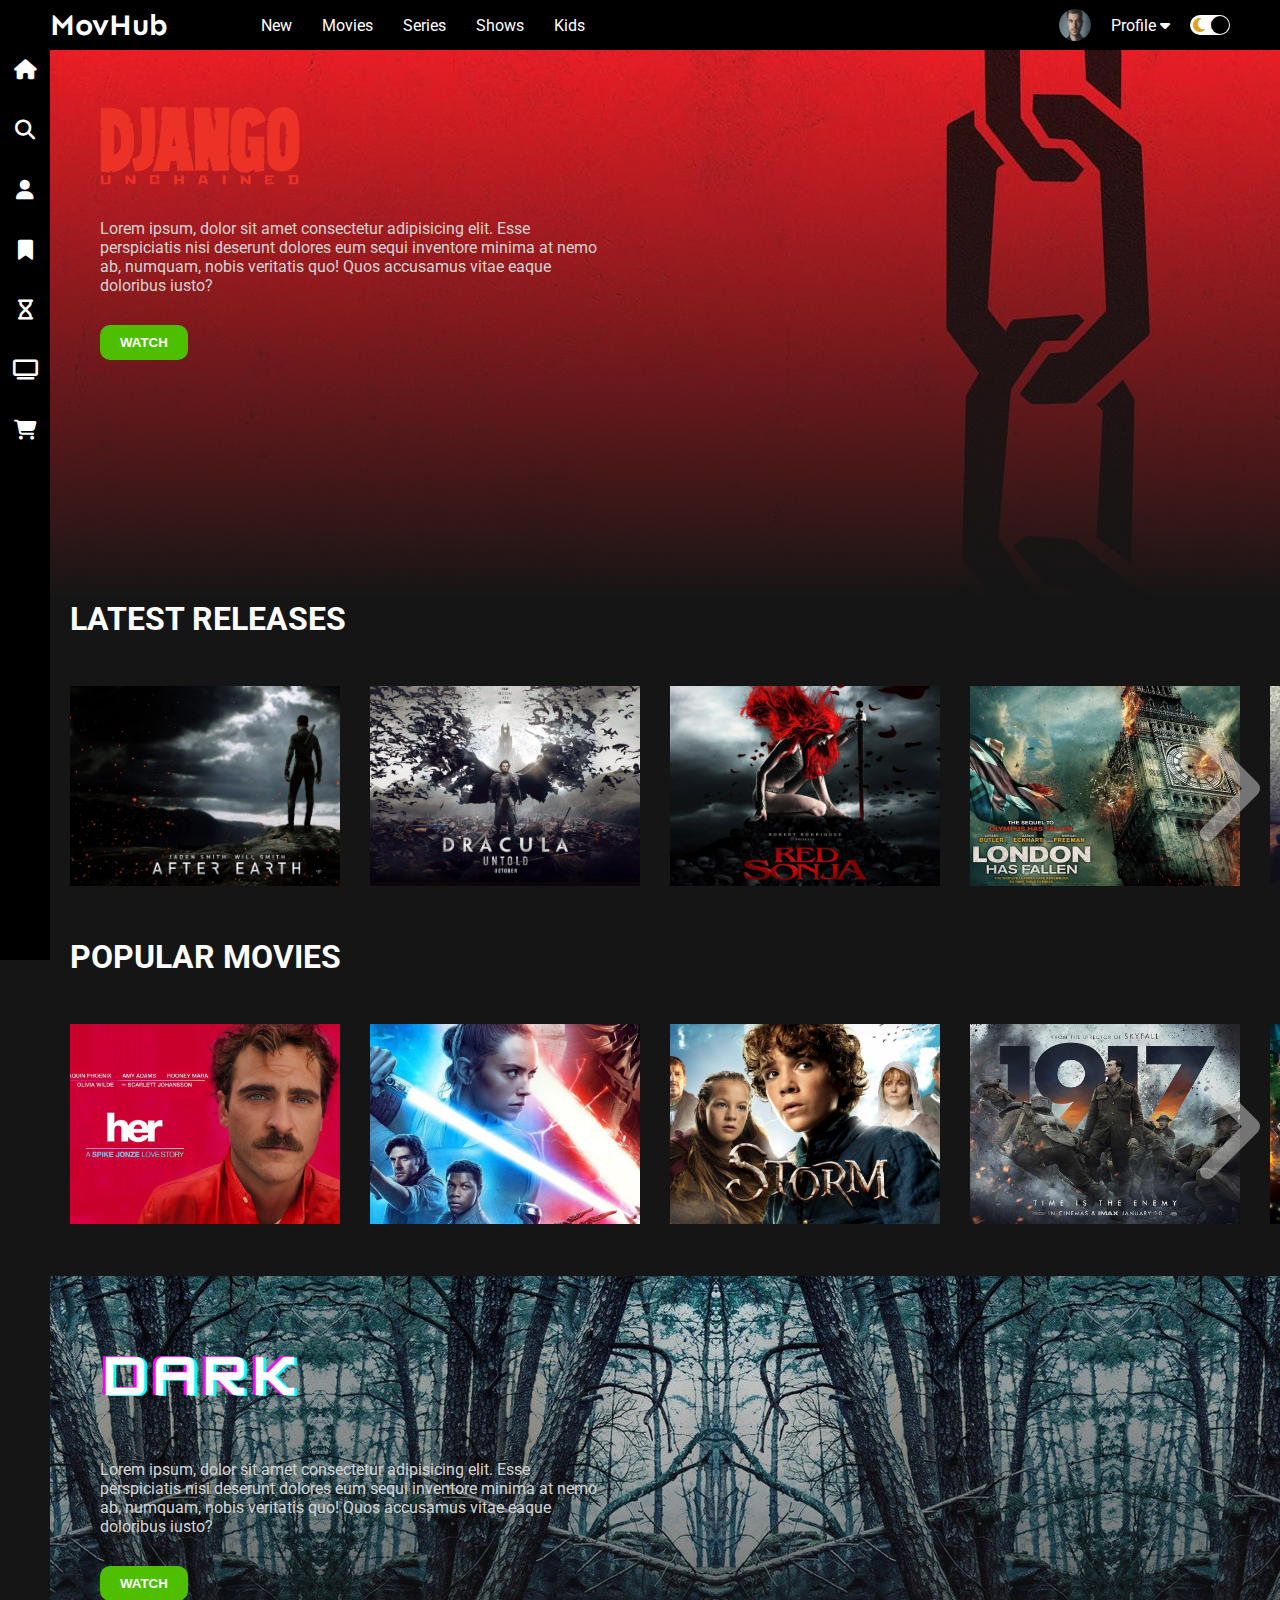
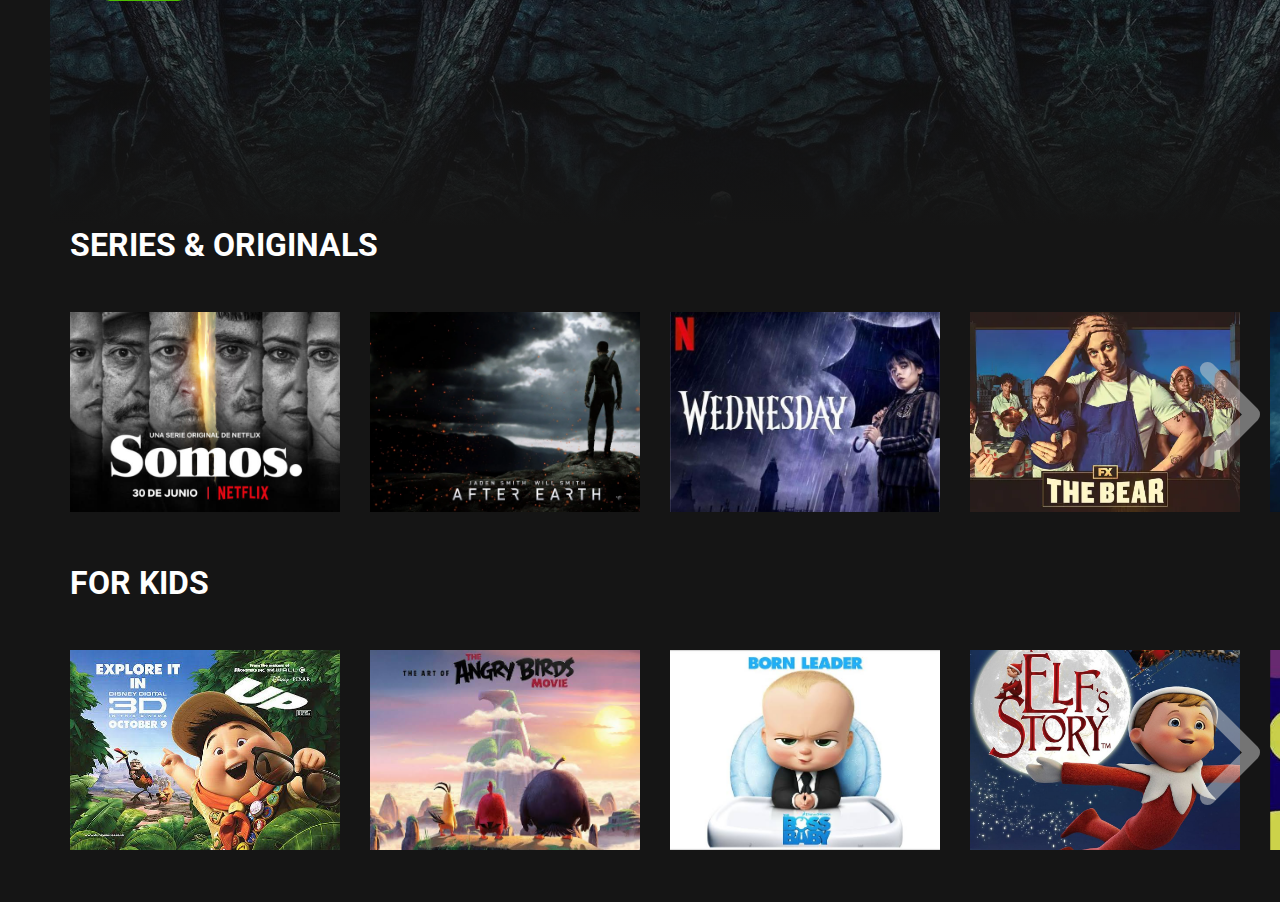
==== index.html @ 101b84a4 "Add File" ====
<!DOCTYPE html>
<html lang="en">
<head>
    <meta charset="UTF-8">
    <meta name="viewport" content="width=device-width, initial-scale=1.0">
    <link rel="stylesheet" href="styles.css">
    <link 
        href="https://fonts.googleapis.com/css2?family=Roboto:ital,wght@0,100;0,300;0,400;0,500;0,700;0,900;1,100;1,300;1,400;1,500;1,700;1,900&family=Sen:wght@400..800&display=swap" 
        rel="stylesheet">
        <link rel="stylesheet" href="https://cdnjs.cloudflare.com/ajax/libs/font-awesome/6.5.2/css/all.min.css">
    <title>Movie Design</title>
</head>
<body>
     <div class="navbar">
        <div class="navbar-container">
            <div class="logo-container"><h1 class="logo">MovHub</h1></div>
            <div class="menu-container">
                <ul class="menu-list">
                    <li class="menu-list-item">New</li>
                    <li class="menu-list-item">Movies</li>
                    <li class="menu-list-item">Series</li>
                    <li class="menu-list-item">Shows</li>
                    <li class="menu-list-item">Kids</li>
                </ul>
            </div>
            <div class="profile-container">
                <img class="profile-picture" src="Image (Assets)/profile.jpg" alt="">
                <div class="profile-text-container">
                    <span class="profile-text">Profile</span>
                    <i class="fa-solid fa-caret-down"></i>
                </div>
                <div class="toggle">
                    <i class="fa-solid fa-moon toggle-icon"></i>
                    <i class="fa-solid fa-sun toggle-icon"></i>
                    <div class="toggle-ball"></div>
                </div>
            </div>
        </div>
    </div>
    <div class="sidebar">
        <i class="left-menu-icon fa-solid fa-house"></i>
        <i class="left-menu-icon fa-solid fa-magnifying-glass"></i>
        <i class="left-menu-icon fa-solid fa-user"></i>
        <i class="left-menu-icon fa-solid fa-bookmark"></i>            
        <i class="left-menu-icon fa-solid fa-hourglass"></i>
        <i class="left-menu-icon fa-solid fa-tv"></i>
        <i class="left-menu-icon fa-solid fa-cart-shopping"></i>
    </div>
    <div class="container">
        <div class="content-container">
            <div class="featured-content"
            style="background: linear-gradient(to bottom, rgba(0,0,0,0), #151515), url('Image\ \(Assets\)/f-1.jpg')">
                <img class="featured-title" src="Image (Assets)/f-t-1.png" alt="">
                <p class="featured-desc">Lorem ipsum, dolor sit amet consectetur adipisicing elit. Esse perspiciatis nisi deserunt dolores eum sequi inventore minima at nemo ab, numquam, nobis veritatis quo! Quos accusamus vitae eaque doloribus iusto?</p>
                <button class="featured-button">WATCH</button>
            </div>
            <div class="movie-list-container">
                <h1 class="movie-list-title">LATEST RELEASES</h1>
                <div class="movie-list-wrapper">
                    <div class="movie-list">
                        <div class="movie-list-item">
                            <img class="movie-list-item-img" src="Image (Assets)/9.webp" alt="">
                            <span class="movie-list-item-title">After Earth</span>
                            <p class="movie-list-item-desc">Lorem, ipsum dolor sit amet consectetur adipisicing elit. Sequi, iure.</p>
                            <button class="movie-list-item-button">Watch</button>
                        </div>
                        <div class="movie-list-item">
                            <img class="movie-list-item-img" src="Image (Assets)/10.jpg" alt="">
                            <span class="movie-list-item-title">Dracula</span>
                            <p class="movie-list-item-desc">Lorem, ipsum dolor sit amet consectetur adipisicing elit. Sequi, iure.</p>
                            <button class="movie-list-item-button">Watch</button>
                        </div>
                        <div class="movie-list-item">
                            <img class="movie-list-item-img" src="Image (Assets)/11.jpg" alt="">
                            <span class="movie-list-item-title">Red Sonja</span>
                            <p class="movie-list-item-desc">Lorem, ipsum dolor sit amet consectetur adipisicing elit. Sequi, iure.</p>
                            <button class="movie-list-item-button">Watch</button>
                        </div>
                        <div class="movie-list-item">
                            <img class="movie-list-item-img" src="Image (Assets)/12.jpg" alt="">
                            <span class="movie-list-item-title">London Has Fallen</span>
                            <p class="movie-list-item-desc">Lorem, ipsum dolor sit amet consectetur adipisicing elit. Sequi, iure.</p>
                            <button class="movie-list-item-button">Watch</button>
                        </div>
                        <div class="movie-list-item">
                            <img class="movie-list-item-img" src="Image (Assets)/13.jpg" alt="">
                            <span class="movie-list-item-title">Sinister</span>
                            <p class="movie-list-item-desc">Lorem, ipsum dolor sit amet consectetur adipisicing elit. Sequi, iure.</p>
                            <button class="movie-list-item-button">Watch</button>
                        </div>
                        <div class="movie-list-item">
                            <img class="movie-list-item-img" src="Image (Assets)/14.jpg" alt="">
                            <span class="movie-list-item-title">The Final Chapter</span>
                            <p class="movie-list-item-desc">Lorem, ipsum dolor sit amet consectetur adipisicing elit. Sequi, iure.</p>
                            <button class="movie-list-item-button">Watch</button>
                        </div>
                        <div class="movie-list-item">
                            <img class="movie-list-item-img" src="Image (Assets)/15.jpg" alt="">
                            <span class="movie-list-item-title">Exists</span>
                            <p class="movie-list-item-desc">Lorem, ipsum dolor sit amet consectetur adipisicing elit. Sequi, iure.</p>
                            <button class="movie-list-item-button">Watch</button>
                        </div>
                        <div class="movie-list-item">
                            <img class="movie-list-item-img" src="Image (Assets)/16.jpg" alt="">
                            <span class="movie-list-item-title">Twilight</span>
                            <p class="movie-list-item-desc">Lorem, ipsum dolor sit amet consectetur adipisicing elit. Sequi, iure.</p>
                            <button class="movie-list-item-button">Watch</button>
                        </div>
                    </div>
                    <i class="fa-solid fa-chevron-right arrow" ></i>
                </div>
            </div>
            <div class="movie-list-container">
                <h1 class="movie-list-title">POPULAR MOVIES</h1>
                <div class="movie-list-wrapper">
                    <div class="movie-list">
                        <div class="movie-list-item">
                            <img class="movie-list-item-img" src="Image (Assets)/1.jpeg" alt="">
                            <span class="movie-list-item-title">Her</span>
                            <p class="movie-list-item-desc">Lorem, ipsum dolor sit amet consectetur adipisicing elit. Sequi, iure.</p>
                            <button class="movie-list-item-button">Watch</button>
                        </div>
                        <div class="movie-list-item">
                            <img class="movie-list-item-img" src="Image (Assets)/2.jpeg" alt="">
                            <span class="movie-list-item-title">Star Wars</span>
                            <p class="movie-list-item-desc">Lorem, ipsum dolor sit amet consectetur adipisicing elit. Sequi, iure.</p>
                            <button class="movie-list-item-button">Watch</button>
                        </div>
                        <div class="movie-list-item">
                            <img class="movie-list-item-img" src="Image (Assets)/3.jpg" alt="">
                            <span class="movie-list-item-title">Storm</span>
                            <p class="movie-list-item-desc">Lorem, ipsum dolor sit amet consectetur adipisicing elit. Sequi, iure.</p>
                            <button class="movie-list-item-button">Watch</button>
                        </div>
                        <div class="movie-list-item">
                            <img class="movie-list-item-img" src="Image (Assets)/4.jpg" alt="">
                            <span class="movie-list-item-title">1917</span>
                            <p class="movie-list-item-desc">Lorem, ipsum dolor sit amet consectetur adipisicing elit. Sequi, iure.</p>
                            <button class="movie-list-item-button">Watch</button>
                        </div>
                        <div class="movie-list-item">
                            <img class="movie-list-item-img" src="Image (Assets)/5.jpg" alt="">
                            <span class="movie-list-item-title">Star Wars</span>
                            <p class="movie-list-item-desc">Lorem, ipsum dolor sit amet consectetur adipisicing elit. Sequi, iure.</p>
                            <button class="movie-list-item-button">Watch</button>
                        </div>
                        <div class="movie-list-item">
                            <img class="movie-list-item-img" src="Image (Assets)/6.jpg" alt="">
                            <span class="movie-list-item-title">Skylight</span>
                            <p class="movie-list-item-desc">Lorem, ipsum dolor sit amet consectetur adipisicing elit. Sequi, iure.</p>
                            <button class="movie-list-item-button">Watch</button>
                        </div>
                        <div class="movie-list-item">
                            <img class="movie-list-item-img" src="Image (Assets)/7.jpg" alt="">
                            <span class="movie-list-item-title">Universe</span>
                            <p class="movie-list-item-desc">Lorem, ipsum dolor sit amet consectetur adipisicing elit. Sequi, iure.</p>
                            <button class="movie-list-item-button">Watch</button>
                        </div>
                        <div class="movie-list-item">
                            <img class="movie-list-item-img" src="Image (Assets)/8.jpg" alt="">
                            <span class="movie-list-item-title">Oblivion</span>
                            <p class="movie-list-item-desc">Lorem, ipsum dolor sit amet consectetur adipisicing elit. Sequi, iure.</p>
                            <button class="movie-list-item-button">Watch</button>
                        </div>
                    </div>
                    <i class="fa-solid fa-chevron-right arrow" ></i>
                </div>
            </div>
            <div class="featured-content"
            style="background: linear-gradient(to bottom, rgba(0,0,0,0), #151515), url('Image\ \(Assets\)/f-2.jpg')">
                <img class="featured-title" src="Image (Assets)/f-t-2.png" alt="">
                <p class="featured-desc">Lorem ipsum, dolor sit amet consectetur adipisicing elit. Esse perspiciatis nisi deserunt dolores eum sequi inventore minima at nemo ab, numquam, nobis veritatis quo! Quos accusamus vitae eaque doloribus iusto?</p>
                <button class="featured-button">WATCH</button>
            </div>
            <div class="movie-list-container">
                <h1 class="movie-list-title">SERIES & ORIGINALS</h1>
                <div class="movie-list-wrapper">
                    <div class="movie-list">
                        <div class="movie-list-item">
                            <img class="movie-list-item-img" src="Image (Assets)/17.jpg" alt="">
                            <span class="movie-list-item-title">Somos.</span>
                            <p class="movie-list-item-desc">Lorem, ipsum dolor sit amet consectetur adipisicing elit. Sequi, iure.</p>
                            <button class="movie-list-item-button">Watch</button>
                        </div>
                        <div class="movie-list-item">
                            <img class="movie-list-item-img" src="Image (Assets)/18.webp" alt="">
                            <span class="movie-list-item-title">After Earth</span>
                            <p class="movie-list-item-desc">Lorem, ipsum dolor sit amet consectetur adipisicing elit. Sequi, iure.</p>
                            <button class="movie-list-item-button">Watch</button>
                        </div>
                        <div class="movie-list-item">
                            <img class="movie-list-item-img" src="Image (Assets)/19.jpeg" alt="">
                            <span class="movie-list-item-title">Wednesday</span>
                            <p class="movie-list-item-desc">Lorem, ipsum dolor sit amet consectetur adipisicing elit. Sequi, iure.</p>
                            <button class="movie-list-item-button">Watch</button>
                        </div>
                        <div class="movie-list-item">
                            <img class="movie-list-item-img" src="Image (Assets)/20.webp" alt="">
                            <span class="movie-list-item-title">The Bear</span>
                            <p class="movie-list-item-desc">Lorem, ipsum dolor sit amet consectetur adipisicing elit. Sequi, iure.</p>
                            <button class="movie-list-item-button">Watch</button>
                        </div>
                        <div class="movie-list-item">
                            <img class="movie-list-item-img" src="Image (Assets)/21.jpg" alt="">
                            <span class="movie-list-item-title">Titans</span>
                            <p class="movie-list-item-desc">Lorem, ipsum dolor sit amet consectetur adipisicing elit. Sequi, iure.</p>
                            <button class="movie-list-item-button">Watch</button>
                        </div>
                        <div class="movie-list-item">
                            <img class="movie-list-item-img" src="Image (Assets)/22.jpeg" alt="">
                            <span class="movie-list-item-title">Moon Knight</span>
                            <p class="movie-list-item-desc">Lorem, ipsum dolor sit amet consectetur adipisicing elit. Sequi, iure.</p>
                            <button class="movie-list-item-button">Watch</button>
                        </div>
                        <div class="movie-list-item">
                            <img class="movie-list-item-img" src="Image (Assets)/23.jpeg" alt="">
                            <span class="movie-list-item-title">The Kardashians</span>
                            <p class="movie-list-item-desc">Lorem, ipsum dolor sit amet consectetur adipisicing elit. Sequi, iure.</p>
                            <button class="movie-list-item-button">Watch</button>
                        </div>
                        <div class="movie-list-item">
                            <img class="movie-list-item-img" src="Image (Assets)/24.jpg" alt="">
                            <span class="movie-list-item-title">Lost In Space</span>
                            <p class="movie-list-item-desc">Lorem, ipsum dolor sit amet consectetur adipisicing elit. Sequi, iure.</p>
                            <button class="movie-list-item-button">Watch</button>
                        </div>
                    </div>
                    <i class="fa-solid fa-chevron-right arrow" ></i>
                </div>
            </div>
            <div class="movie-list-container">
                <h1 class="movie-list-title">FOR KIDS</h1>
                <div class="movie-list-wrapper">
                    <div class="movie-list">
                        <div class="movie-list-item">
                            <img class="movie-list-item-img" src="Image (Assets)/25.jpeg" alt="">
                            <span class="movie-list-item-title">Up</span>
                            <p class="movie-list-item-desc">Lorem, ipsum dolor sit amet consectetur adipisicing elit. Sequi, iure.</p>
                            <button class="movie-list-item-button">Watch</button>
                        </div>
                        <div class="movie-list-item">
                            <img class="movie-list-item-img" src="Image (Assets)/26.webp" alt="">
                            <span class="movie-list-item-title">The Angry Birds</span>
                            <p class="movie-list-item-desc">Lorem, ipsum dolor sit amet consectetur adipisicing elit. Sequi, iure.</p>
                            <button class="movie-list-item-button">Watch</button>
                        </div>
                        <div class="movie-list-item">
                            <img class="movie-list-item-img" src="Image (Assets)/27.jpeg" alt="">
                            <span class="movie-list-item-title">The Boss Baby</span>
                            <p class="movie-list-item-desc">Lorem, ipsum dolor sit amet consectetur adipisicing elit. Sequi, iure.</p>
                            <button class="movie-list-item-button">Watch</button>
                        </div>
                        <div class="movie-list-item">
                            <img class="movie-list-item-img" src="Image (Assets)/28.jpg" alt="">
                            <span class="movie-list-item-title">Elf's Story</span>
                            <p class="movie-list-item-desc">Lorem, ipsum dolor sit amet consectetur adipisicing elit. Sequi, iure.</p>
                            <button class="movie-list-item-button">Watch</button>
                        </div>
                        <div class="movie-list-item">
                            <img class="movie-list-item-img" src="Image (Assets)/29.png" alt="">
                            <span class="movie-list-item-title">Inside Out</span>
                            <p class="movie-list-item-desc">Lorem, ipsum dolor sit amet consectetur adipisicing elit. Sequi, iure.</p>
                            <button class="movie-list-item-button">Watch</button>
                        </div>
                        <div class="movie-list-item">
                            <img class="movie-list-item-img" src="Image (Assets)/30.webp" alt="">
                            <span class="movie-list-item-title">Kung Fu Panda</span>
                            <p class="movie-list-item-desc">Lorem, ipsum dolor sit amet consectetur adipisicing elit. Sequi, iure.</p>
                            <button class="movie-list-item-button">Watch</button>
                        </div>
                        <div class="movie-list-item">
                            <img class="movie-list-item-img" src="Image (Assets)/31.jpg" alt="">
                            <span class="movie-list-item-title">Raya And The Last Dragon</span>
                            <p class="movie-list-item-desc">Lorem, ipsum dolor sit amet consectetur adipisicing elit. Sequi, iure.</p>
                            <button class="movie-list-item-button">Watch</button>
                        </div>
                        <div class="movie-list-item">
                            <img class="movie-list-item-img" src="Image (Assets)/32.jpeg" alt="">
                            <span class="movie-list-item-title">Ratatouille</span>
                            <p class="movie-list-item-desc">Lorem, ipsum dolor sit amet consectetur adipisicing elit. Sequi, iure.</p>
                            <button class="movie-list-item-button">Watch</button>
                        </div>
                    </div>
                    <i class="fa-solid fa-chevron-right arrow" ></i>
                </div>
            </div>
        </div>
    </div>
</body>
</html>
---- styles.css ----
*{
    margin: 0;
} 

body{
    font-family: "Roboto", sans-serif;
}

.navbar{
    width: 100%;
    height: 50px;
    background-color: black;
}

.navbar-container{
    display: flex;
    align-items: center;
    padding: 0 50px;
    height: 100%;
    color: white;
}

.logo-container {
    flex: 1;
}

.logo{
    font-family: "Sen", sans-serif;
    font-size: 30px;
    color: white;
}
.menu-container {
    flex: 6;
}

.menu-list{
    display: flex;
    list-style: none;
    margin-left: 40px;
}

.menu-list-item{
    margin-right: 30px;
    color: white;
}

.profile-container{
    flex: 2;
    display: flex;
    align-items: center;
    justify-content: flex-end;
}

.profile-text-container{
    margin: 0 20px;
}

.profile-picture{
    width: 32px;
    height: 32px;
    border-radius: 50%;
}

.toggle{
    width: 40px;
    height: 20px;
    background-color: white;
    border-radius: 30px;
    display: flex;
    align-items: center;
    justify-content: space-around;
    position: relative;
}

.toggle-icon{
    color: goldenrod;
}

.toggle-ball {
    width: 18px;
    height: 18px;
    background-color: black;
    position: absolute;
    right: 1px;
    border-radius: 50%;
    cursor: pointer;
}

.sidebar{
    width: 50px;
    height: 100%;
    background-color: black;
    position: fixed;
    top:0;
    display: flex;
    flex-direction: column;
    align-items: center;
    padding-top: 60px;
}

.left-menu-icon {
    color: white;
    font-size: 20px;
    margin-bottom: 40px;
} 

.container{
    background-color: #151515;
    min-height: calc(100vh - 50px);
    color: white;
}

.content-container {
    margin-left: 50px;
}

.featured-content {
    height: 50vh;
    background-color: tomato;
    padding: 50px;
}

.featured-title {
    width: 200px;
}

.featured-desc{
    width: 500px;
    color: lightgray;
    margin: 30px 0;
}

.featured-button {
    background-color: #4dbf00;
    color: white;
    padding: 10px 20px;
    border-radius: 10px;
    border: none;
    outline: none;
    font-weight: bold;
}

.movie-list-container{
    padding: 0 20px;
}

.movie-list-wrapper {
    position: relative;
}
.movie-list{
    display: flex;
    align-items: center;
    height: 300px;
}

.movie-list-item{
    margin-right: 30px;
    position: relative;
    
}

.movie-list-item:hover .movie-list-item-img {
    transform: scale(1.2);
    margin: 0 30px;
    opacity: 0.5;
}

.movie-list-item:hover .movie-list-item-title,
.movie-list-item:hover .movie-list-item-desc,
.movie-list-item:hover .movie-list-item-button {
    opacity: 1;
}

.movie-list-item-img{
    transition: all 0.5s ease-in-out;
    width: 270px;
    height: 200px;
    object-fit: cover;
}

.movie-list-item-title {
    background-color: #333;
    padding: 0 10px;
    font-size: 32px;
    font-weight: bold;
    position: absolute;
    top: 10%;
    left: 50px;
    opacity: 0;
    transition: 0.5s all ease-in-out;
}

.movie-list-item-desc {
    background-color: #333;
    padding: 10px;
    font-size: 14px;
    position: absolute;
    top: 30%;
    left: 50px;
    width: 230px;
    opacity: 0;
    transition: 0.5s all ease-in-out;
}

.movie-list-item-button {
    padding: 10px;
    background-color: #4dbf00;
    color: white;
    border-radius: 10px;
    outline: none;
    border: none;
    cursor: pointer;
    position: absolute;
    bottom: 20px;
    left: 50px;
    opacity: 0;
    transition: 0.5s all ease-in-out;
}

.arrow{
    font-size: 120px;
    position: absolute;
    top: 90px;
    right: 0;
    color: lightgray;
    opacity: .5;
    cursor: pointer;
}
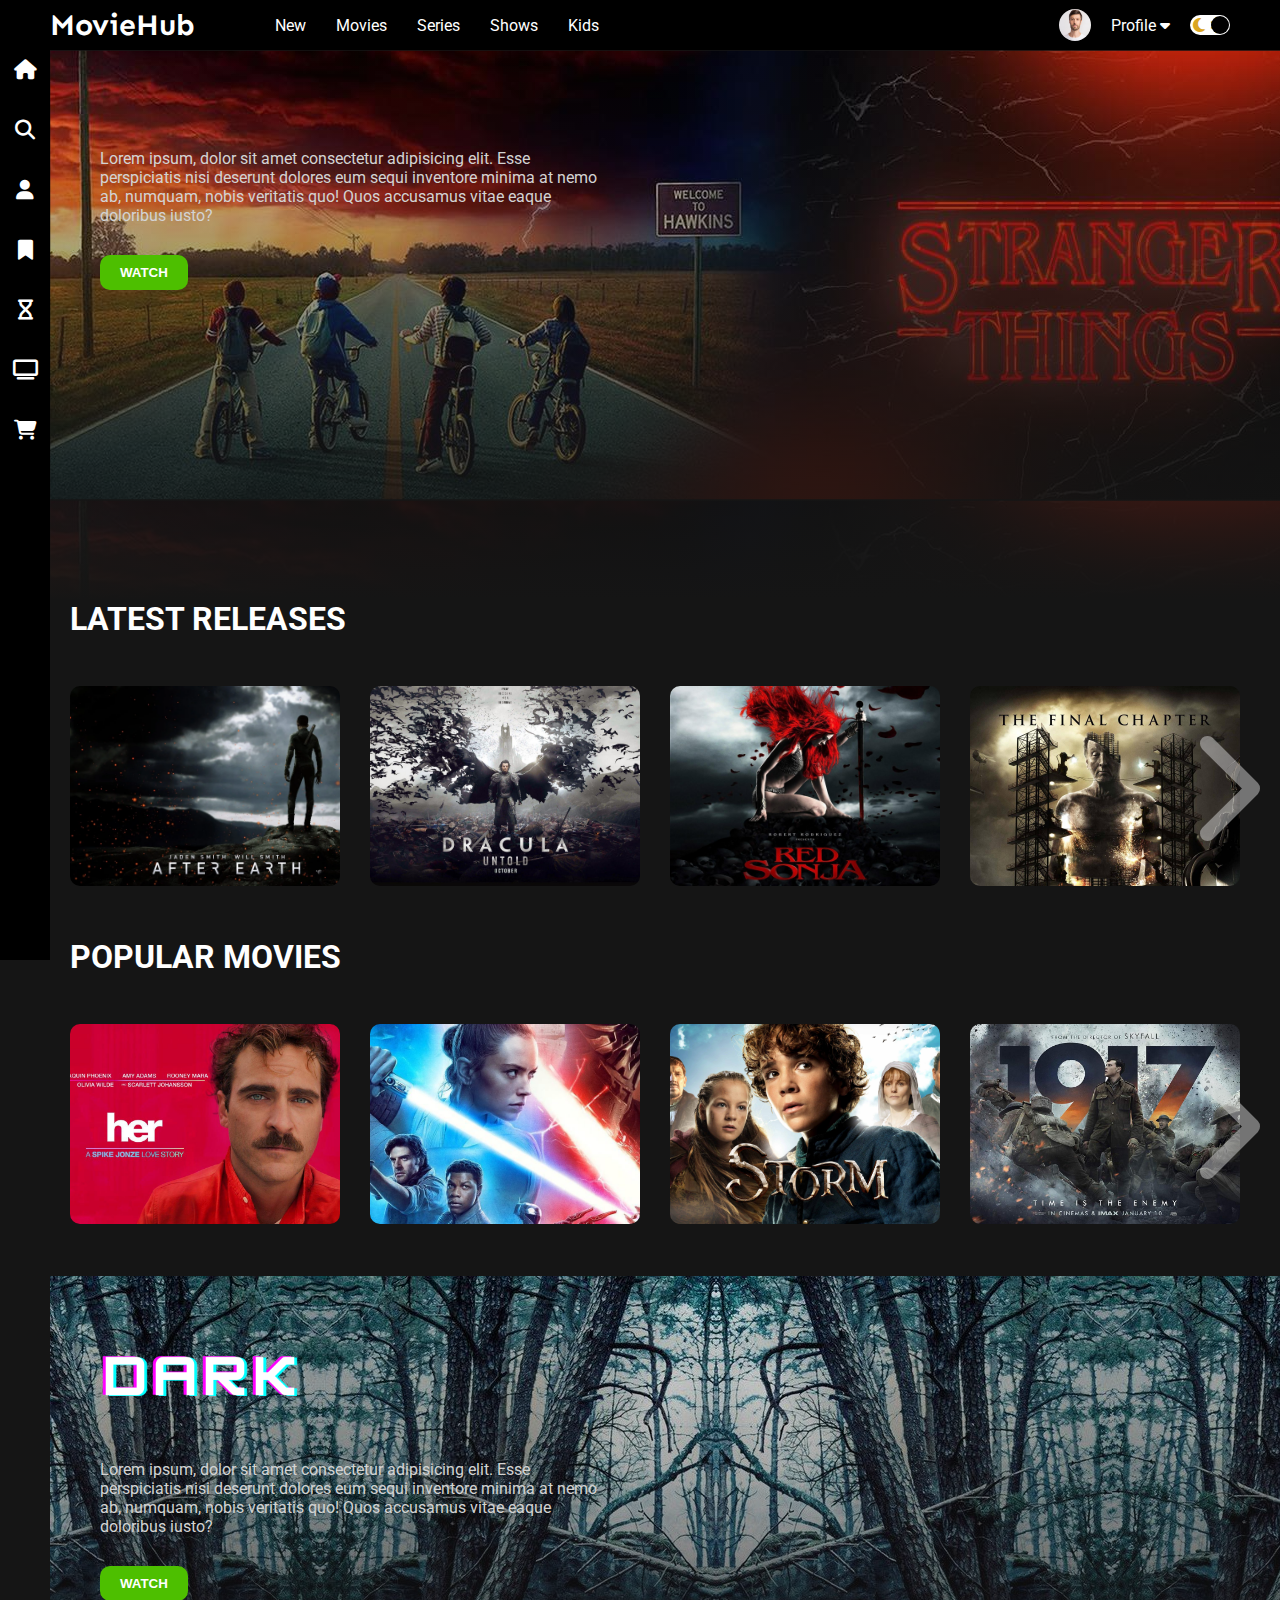
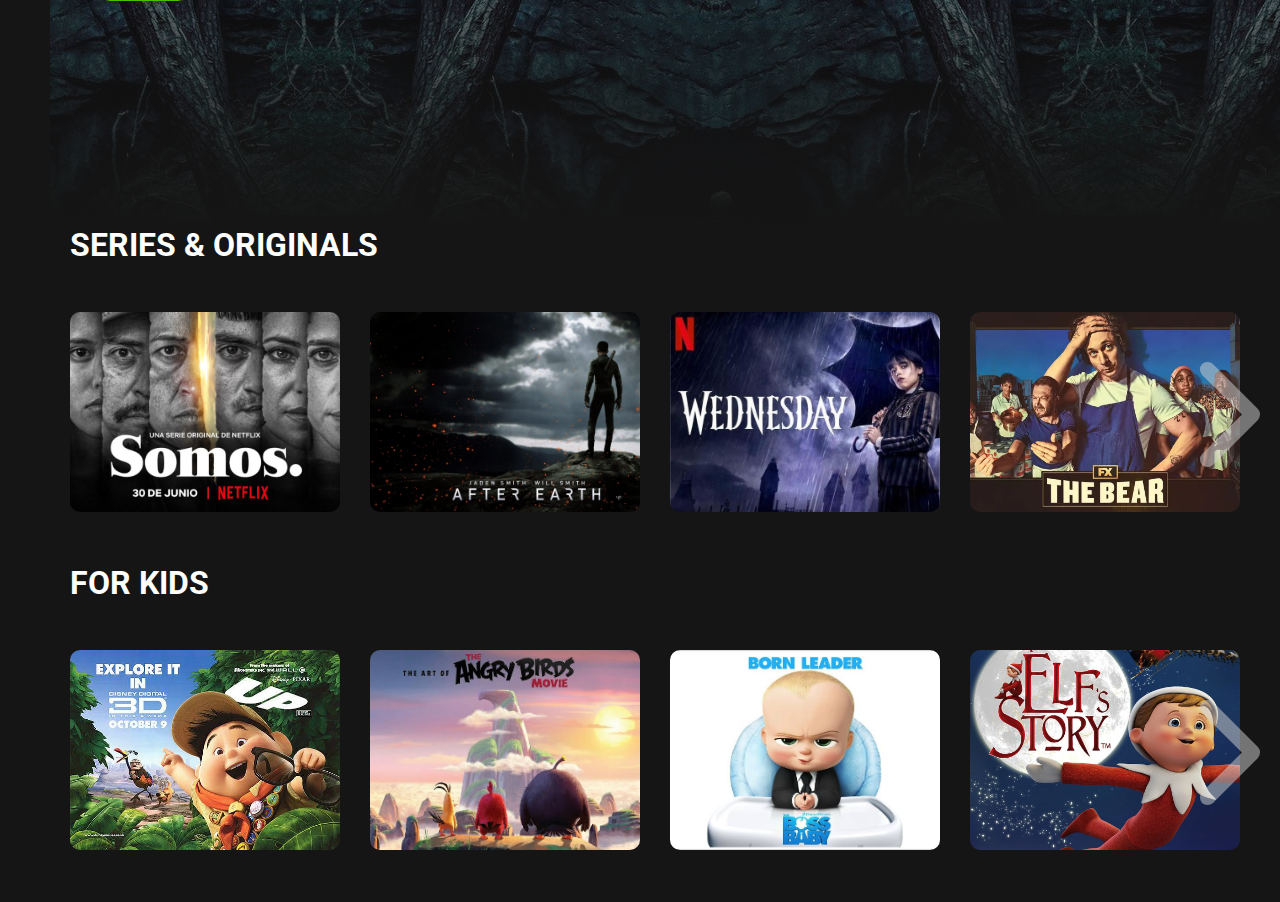
==== commit 0067df89: "Update File" ====
--- a/index.html
+++ b/index.html
@@ -13,7 +13,7 @@
 <body>
      <div class="navbar">
         <div class="navbar-container">
-            <div class="logo-container"><h1 class="logo">MovHub</h1></div>
+            <div class="logo-container"><h1 class="logo">MovieHub</h1></div>
             <div class="menu-container">
                 <ul class="menu-list">
                     <li class="menu-list-item">New</li>
@@ -49,8 +49,8 @@
     <div class="container">
         <div class="content-container">
             <div class="featured-content"
-            style="background: linear-gradient(to bottom, rgba(0,0,0,0), #151515), url('Image\ \(Assets\)/f-1.jpg')">
-                <img class="featured-title" src="Image (Assets)/f-t-1.png" alt="">
+            style="background: linear-gradient(to bottom, rgba(0,0,0,0), #151515), url('Image\ \(Assets\)/f-t-1.png')">
+                <img class="featured-title" src="" alt="">
                 <p class="featured-desc">Lorem ipsum, dolor sit amet consectetur adipisicing elit. Esse perspiciatis nisi deserunt dolores eum sequi inventore minima at nemo ab, numquam, nobis veritatis quo! Quos accusamus vitae eaque doloribus iusto?</p>
                 <button class="featured-button">WATCH</button>
             </div>
@@ -77,35 +77,35 @@
                             <button class="movie-list-item-button">Watch</button>
                         </div>
                         <div class="movie-list-item">
+                            <img class="movie-list-item-img" src="Image (Assets)/14.jpg" alt="">
+                            <span class="movie-list-item-title">The Final Chapter</span>
+                            <p class="movie-list-item-desc">Lorem, ipsum dolor sit amet consectetur adipisicing elit. Sequi, iure.</p>
+                            <button class="movie-list-item-button">Watch</button>
+                        </div>
+                        <div class="movie-list-item">
+                            <img class="movie-list-item-img" src="Image (Assets)/13.jpg" alt="">
+                            <span class="movie-list-item-title">Sinister</span>
+                            <p class="movie-list-item-desc">Lorem, ipsum dolor sit amet consectetur adipisicing elit. Sequi, iure.</p>
+                            <button class="movie-list-item-button">Watch</button>
+                        </div>
+                        <div class="movie-list-item">
+                            <img class="movie-list-item-img" src="Image (Assets)/16.jpg" alt="">
+                            <span class="movie-list-item-title">Twilight</span>
+                            <p class="movie-list-item-desc">Lorem, ipsum dolor sit amet consectetur adipisicing elit. Sequi, iure.</p>
+                            <button class="movie-list-item-button">Watch</button>
+                        </div>
+                        <div class="movie-list-item">
+                            <img class="movie-list-item-img" src="Image (Assets)/15.jpg" alt="">
+                            <span class="movie-list-item-title">Exists</span>
+                            <p class="movie-list-item-desc">Lorem, ipsum dolor sit amet consectetur adipisicing elit. Sequi, iure.</p>
+                            <button class="movie-list-item-button">Watch</button>
+                        </div>
+                        <div class="movie-list-item">
                             <img class="movie-list-item-img" src="Image (Assets)/12.jpg" alt="">
                             <span class="movie-list-item-title">London Has Fallen</span>
                             <p class="movie-list-item-desc">Lorem, ipsum dolor sit amet consectetur adipisicing elit. Sequi, iure.</p>
                             <button class="movie-list-item-button">Watch</button>
                         </div>
-                        <div class="movie-list-item">
-                            <img class="movie-list-item-img" src="Image (Assets)/13.jpg" alt="">
-                            <span class="movie-list-item-title">Sinister</span>
-                            <p class="movie-list-item-desc">Lorem, ipsum dolor sit amet consectetur adipisicing elit. Sequi, iure.</p>
-                            <button class="movie-list-item-button">Watch</button>
-                        </div>
-                        <div class="movie-list-item">
-                            <img class="movie-list-item-img" src="Image (Assets)/14.jpg" alt="">
-                            <span class="movie-list-item-title">The Final Chapter</span>
-                            <p class="movie-list-item-desc">Lorem, ipsum dolor sit amet consectetur adipisicing elit. Sequi, iure.</p>
-                            <button class="movie-list-item-button">Watch</button>
-                        </div>
-                        <div class="movie-list-item">
-                            <img class="movie-list-item-img" src="Image (Assets)/15.jpg" alt="">
-                            <span class="movie-list-item-title">Exists</span>
-                            <p class="movie-list-item-desc">Lorem, ipsum dolor sit amet consectetur adipisicing elit. Sequi, iure.</p>
-                            <button class="movie-list-item-button">Watch</button>
-                        </div>
-                        <div class="movie-list-item">
-                            <img class="movie-list-item-img" src="Image (Assets)/16.jpg" alt="">
-                            <span class="movie-list-item-title">Twilight</span>
-                            <p class="movie-list-item-desc">Lorem, ipsum dolor sit amet consectetur adipisicing elit. Sequi, iure.</p>
-                            <button class="movie-list-item-button">Watch</button>
-                        </div>
                     </div>
                     <i class="fa-solid fa-chevron-right arrow" ></i>
                 </div>
@@ -166,12 +166,14 @@
                     <i class="fa-solid fa-chevron-right arrow" ></i>
                 </div>
             </div>
+
             <div class="featured-content"
             style="background: linear-gradient(to bottom, rgba(0,0,0,0), #151515), url('Image\ \(Assets\)/f-2.jpg')">
                 <img class="featured-title" src="Image (Assets)/f-t-2.png" alt="">
                 <p class="featured-desc">Lorem ipsum, dolor sit amet consectetur adipisicing elit. Esse perspiciatis nisi deserunt dolores eum sequi inventore minima at nemo ab, numquam, nobis veritatis quo! Quos accusamus vitae eaque doloribus iusto?</p>
                 <button class="featured-button">WATCH</button>
             </div>
+
             <div class="movie-list-container">
                 <h1 class="movie-list-title">SERIES & ORIGINALS</h1>
                 <div class="movie-list-wrapper">
@@ -286,5 +288,6 @@
             </div>
         </div>
     </div>
+    <script src="app.js"></script>
 </body>
 </html>--- a/styles.css
+++ b/styles.css
@@ -84,6 +84,7 @@
     right: 1px;
     border-radius: 50%;
     cursor: pointer;
+    transition: 0.5s ease all;
 }
 
 .sidebar{
@@ -146,11 +147,14 @@
 
 .movie-list-wrapper {
     position: relative;
+    overflow: hidden;
 }
 .movie-list{
     display: flex;
     align-items: center;
     height: 300px;
+    transform: translateX(0);
+    transition: all 1s  ease-in-out;
 }
 
 .movie-list-item{
@@ -176,6 +180,7 @@
     width: 270px;
     height: 200px;
     object-fit: cover;
+    border-radius: 10px;
 }
 
 .movie-list-item-title {
@@ -225,4 +230,48 @@
     color: lightgray;
     opacity: .5;
     cursor: pointer;
+}
+
+.container.active{
+    background-color: white;
+}
+
+.movie-list-title.active {
+    color: black;
+}
+
+.logo.active{
+   color: black; 
+}
+
+.menu-list-item.active{
+    color: black;
+}
+
+.navbar-container.active{
+    background-color: white;
+    color: black;
+}
+
+.sidebar.active{
+    background-color: white;
+}
+
+.left-menu-icon.active{
+    color: black;
+}
+
+.toggle.active{
+    background-color: black;
+}
+
+.toggle-ball.active{
+    background-color: white;
+    transform: translateX(-20px);
+}
+
+@media only screen and (max-width : 940px) {
+    .menu-container{
+        display: none;
+    }
 }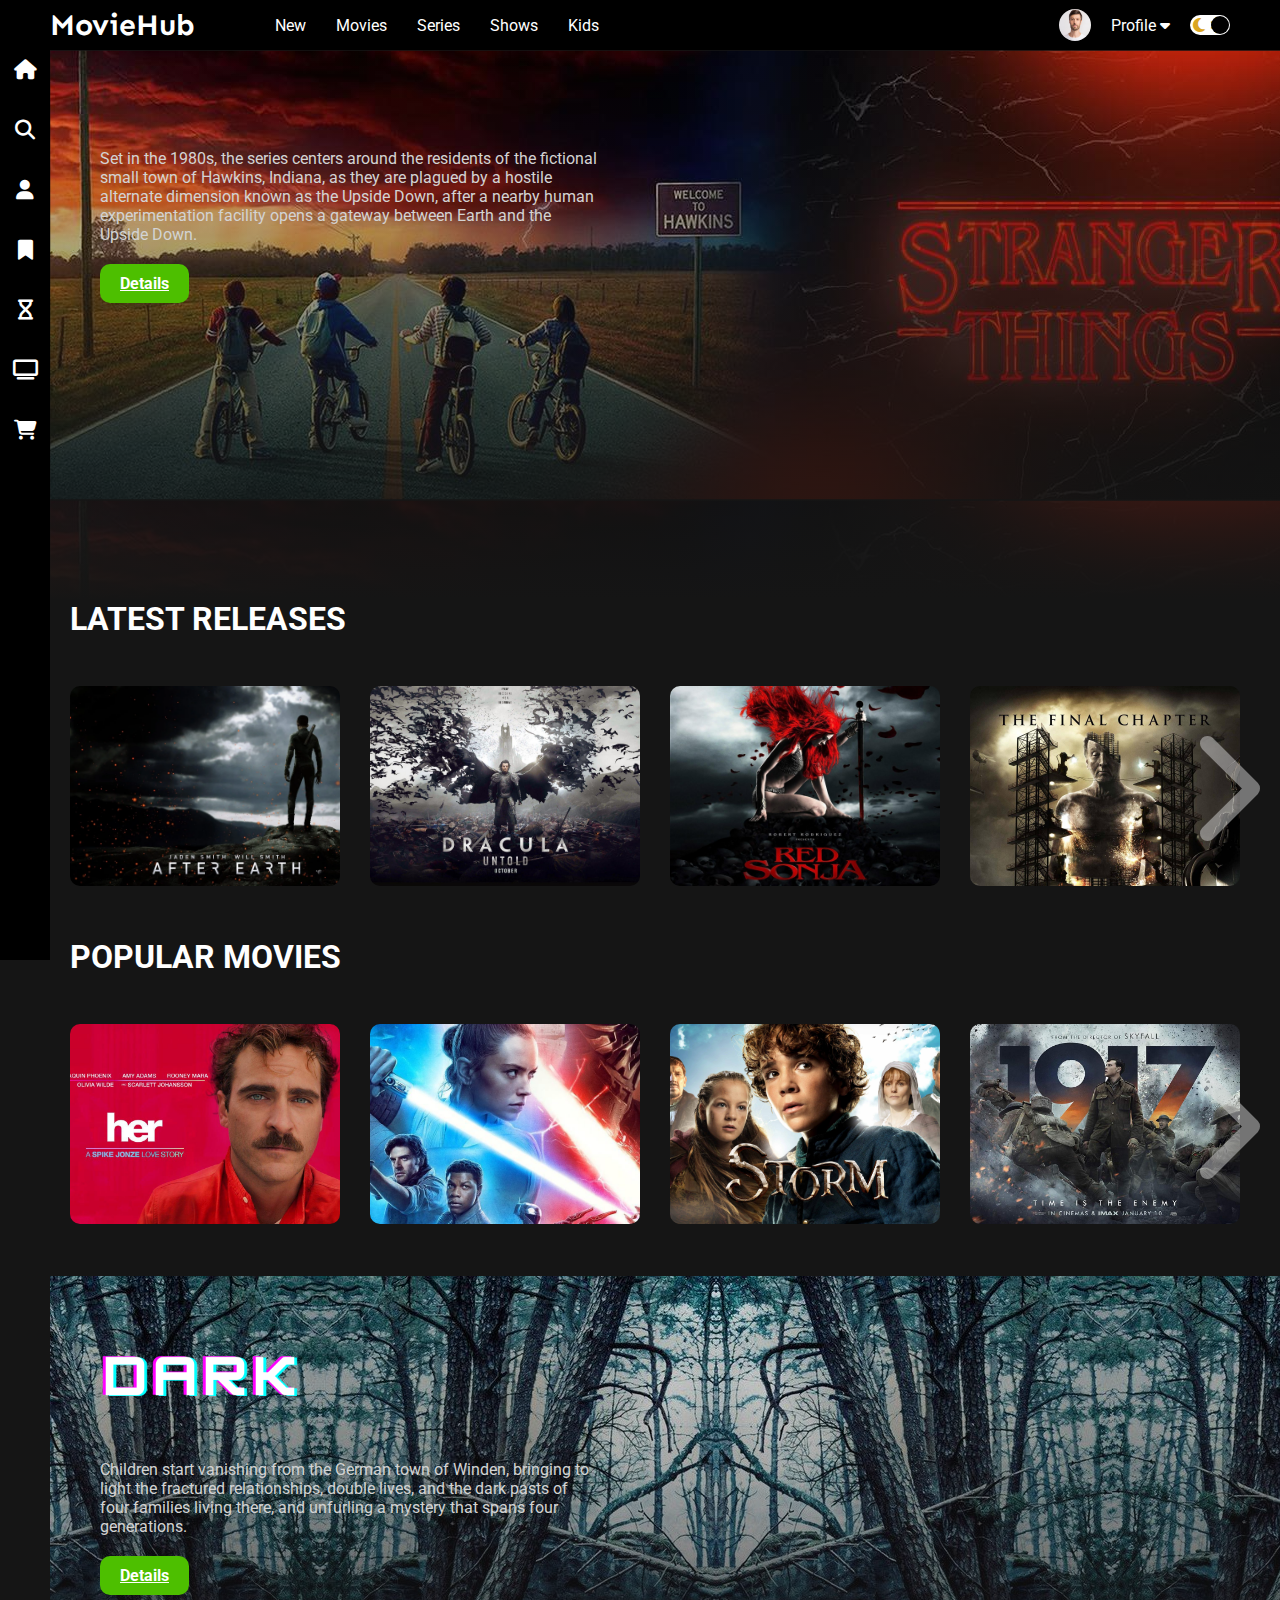
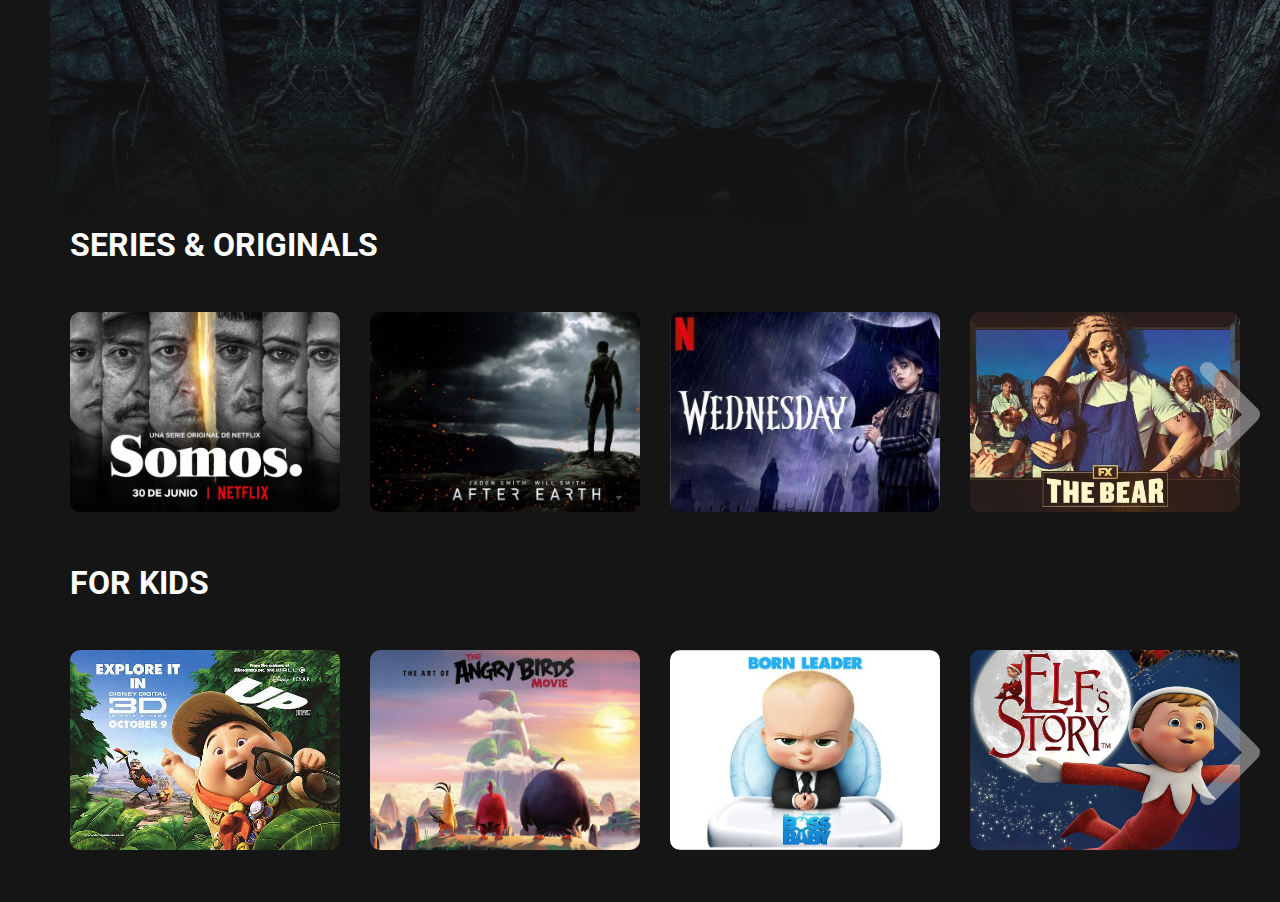
==== commit b904b135: "Update File" ====
--- a/index.html
+++ b/index.html
@@ -8,7 +8,7 @@
         href="https://fonts.googleapis.com/css2?family=Roboto:ital,wght@0,100;0,300;0,400;0,500;0,700;0,900;1,100;1,300;1,400;1,500;1,700;1,900&family=Sen:wght@400..800&display=swap" 
         rel="stylesheet">
         <link rel="stylesheet" href="https://cdnjs.cloudflare.com/ajax/libs/font-awesome/6.5.2/css/all.min.css">
-    <title>Movie Design</title>
+    <title>MovieHub</title>
 </head>
 <body>
      <div class="navbar">
@@ -16,17 +16,17 @@
             <div class="logo-container"><h1 class="logo">MovieHub</h1></div>
             <div class="menu-container">
                 <ul class="menu-list">
-                    <li class="menu-list-item">New</li>
-                    <li class="menu-list-item">Movies</li>
-                    <li class="menu-list-item">Series</li>
-                    <li class="menu-list-item">Shows</li>
-                    <li class="menu-list-item">Kids</li>
+                    <a style="text-decoration: none; color: inherit;" href="/New/index.html"><li class="menu-list-item">New</li></a>
+                    <a style="text-decoration: none; color: inherit;" href="/Movies/index.html"><li class="menu-list-item">Movies</li></a>
+                    <a style="text-decoration: none; color: inherit;" href="/Series/index.html"><li class="menu-list-item">Series</li></a>
+                    <a style="text-decoration: none; color: inherit;" href="/Shows/index.html"><li class="menu-list-item">Shows</li></a>
+                    <a style="text-decoration: none; color: inherit;" href="/Kids/index.html"><li class="menu-list-item">Kids</li></a>
                 </ul>
             </div>
             <div class="profile-container">
                 <img class="profile-picture" src="Image (Assets)/profile.jpg" alt="">
                 <div class="profile-text-container">
-                    <span class="profile-text">Profile</span>
+                    <a style="text-decoration: none; color: inherit;" href="/Profile.html"><span class="profile-text">Profile</span></a> 
                     <i class="fa-solid fa-caret-down"></i>
                 </div>
                 <div class="toggle">
@@ -38,9 +38,9 @@
         </div>
     </div>
     <div class="sidebar">
-        <i class="left-menu-icon fa-solid fa-house"></i>
+        <a href="/index.html"><i class="left-menu-icon fa-solid fa-house"></i></a>
         <i class="left-menu-icon fa-solid fa-magnifying-glass"></i>
-        <i class="left-menu-icon fa-solid fa-user"></i>
+        <a href="/Profile.html"><i class="left-menu-icon fa-solid fa-user"></i></a> 
         <i class="left-menu-icon fa-solid fa-bookmark"></i>            
         <i class="left-menu-icon fa-solid fa-hourglass"></i>
         <i class="left-menu-icon fa-solid fa-tv"></i>
@@ -51,8 +51,8 @@
             <div class="featured-content"
             style="background: linear-gradient(to bottom, rgba(0,0,0,0), #151515), url('Image\ \(Assets\)/f-t-1.png')">
                 <img class="featured-title" src="" alt="">
-                <p class="featured-desc">Lorem ipsum, dolor sit amet consectetur adipisicing elit. Esse perspiciatis nisi deserunt dolores eum sequi inventore minima at nemo ab, numquam, nobis veritatis quo! Quos accusamus vitae eaque doloribus iusto?</p>
-                <button class="featured-button">WATCH</button>
+                <p class="featured-desc">Set in the 1980s, the series centers around the residents of the fictional small town of Hawkins, Indiana, as they are plagued by a hostile alternate dimension known as the Upside Down, after a nearby human experimentation facility opens a gateway between Earth and the Upside Down.</p>
+                <a href="https://en.wikipedia.org/wiki/Stranger_Things" target="_blank" class="featured-button">Details</a>
             </div>
             <div class="movie-list-container">
                 <h1 class="movie-list-title">LATEST RELEASES</h1>
@@ -61,50 +61,50 @@
                         <div class="movie-list-item">
                             <img class="movie-list-item-img" src="Image (Assets)/9.webp" alt="">
                             <span class="movie-list-item-title">After Earth</span>
-                            <p class="movie-list-item-desc">Lorem, ipsum dolor sit amet consectetur adipisicing elit. Sequi, iure.</p>
-                            <button class="movie-list-item-button">Watch</button>
+                            <p class="movie-list-item-desc">After Earth is a 2013 American post-apocalyptic action film co-produced and directed by M. Night Shyamalan.</p>
+                            <a href="https://en.wikipedia.org/wiki/After_Earth" target="_blank" class="movie-list-item-button">Details</a>
                         </div>
                         <div class="movie-list-item">
                             <img class="movie-list-item-img" src="Image (Assets)/10.jpg" alt="">
-                            <span class="movie-list-item-title">Dracula</span>
-                            <p class="movie-list-item-desc">Lorem, ipsum dolor sit amet consectetur adipisicing elit. Sequi, iure.</p>
-                            <button class="movie-list-item-button">Watch</button>
+                            <span class="movie-list-item-title">Dracula Untold</span>
+                            <p class="movie-list-item-desc">Dracula Untold is a 2014 American action horror film directed by Gary Shore.</p>
+                            <a href="https://en.wikipedia.org/wiki/Dracula_Untold" target="_blank" class="movie-list-item-button">Details</a>
                         </div>
                         <div class="movie-list-item">
                             <img class="movie-list-item-img" src="Image (Assets)/11.jpg" alt="">
                             <span class="movie-list-item-title">Red Sonja</span>
-                            <p class="movie-list-item-desc">Lorem, ipsum dolor sit amet consectetur adipisicing elit. Sequi, iure.</p>
-                            <button class="movie-list-item-button">Watch</button>
+                            <p class="movie-list-item-desc">Red Sonja is an upcoming American sword and sorcery film directed by M. J. Bassett.</p>
+                            <a href="https://en.wikipedia.org/wiki/Red_Sonja_(2024_film)" target="_blank" class="movie-list-item-button">Details</a>
                         </div>
                         <div class="movie-list-item">
                             <img class="movie-list-item-img" src="Image (Assets)/14.jpg" alt="">
                             <span class="movie-list-item-title">The Final Chapter</span>
-                            <p class="movie-list-item-desc">Lorem, ipsum dolor sit amet consectetur adipisicing elit. Sequi, iure.</p>
-                            <button class="movie-list-item-button">Watch</button>
+                            <p class="movie-list-item-desc">Resident Evil: The Final Chapter is a 2016 action horror film directed by Paul W. S. Anderson.</p>
+                            <a href="https://en.wikipedia.org/wiki/Resident_Evil:_The_Final_Chapter" target="_blank" class="movie-list-item-button">Details</a>
                         </div>
                         <div class="movie-list-item">
                             <img class="movie-list-item-img" src="Image (Assets)/13.jpg" alt="">
                             <span class="movie-list-item-title">Sinister</span>
-                            <p class="movie-list-item-desc">Lorem, ipsum dolor sit amet consectetur adipisicing elit. Sequi, iure.</p>
-                            <button class="movie-list-item-button">Watch</button>
+                            <p class="movie-list-item-desc">Sinister is a 2012 supernatural horror film directed by Scott Derrickson.</p>
+                            <a href="https://en.wikipedia.org/wiki/Sinister_(film)" target="_blank" class="movie-list-item-button">Details</a>
                         </div>
                         <div class="movie-list-item">
                             <img class="movie-list-item-img" src="Image (Assets)/16.jpg" alt="">
                             <span class="movie-list-item-title">Twilight</span>
-                            <p class="movie-list-item-desc">Lorem, ipsum dolor sit amet consectetur adipisicing elit. Sequi, iure.</p>
-                            <button class="movie-list-item-button">Watch</button>
+                            <p class="movie-list-item-desc">Twilight is a 2008 American romantic fantasy film directed by Catherine Hardwicke.</p>
+                            <a href="https://en.wikipedia.org/wiki/Twilight_(2008_film)" target="_blank" class="movie-list-item-button">Details</a>
                         </div>
                         <div class="movie-list-item">
                             <img class="movie-list-item-img" src="Image (Assets)/15.jpg" alt="">
                             <span class="movie-list-item-title">Exists</span>
-                            <p class="movie-list-item-desc">Lorem, ipsum dolor sit amet consectetur adipisicing elit. Sequi, iure.</p>
-                            <button class="movie-list-item-button">Watch</button>
+                            <p class="movie-list-item-desc">Exists is a 2014 American found footage monster horror film, directed by Eduardo Sánchez.</p>
+                            <a href="https://en.wikipedia.org/wiki/Exists_(film)" target="_blank" class="movie-list-item-button">Details</a>
                         </div>
                         <div class="movie-list-item">
                             <img class="movie-list-item-img" src="Image (Assets)/12.jpg" alt="">
                             <span class="movie-list-item-title">London Has Fallen</span>
-                            <p class="movie-list-item-desc">Lorem, ipsum dolor sit amet consectetur adipisicing elit. Sequi, iure.</p>
-                            <button class="movie-list-item-button">Watch</button>
+                            <p class="movie-list-item-desc">London Has Fallen is a 2016 American political action thriller film directed by Babak Najafi.</p>
+                            <a href="https://en.wikipedia.org/wiki/London_Has_Fallen" target="_blank" class="movie-list-item-button">Details</a>
                         </div>
                     </div>
                     <i class="fa-solid fa-chevron-right arrow" ></i>
@@ -117,50 +117,50 @@
                         <div class="movie-list-item">
                             <img class="movie-list-item-img" src="Image (Assets)/1.jpeg" alt="">
                             <span class="movie-list-item-title">Her</span>
-                            <p class="movie-list-item-desc">Lorem, ipsum dolor sit amet consectetur adipisicing elit. Sequi, iure.</p>
-                            <button class="movie-list-item-button">Watch</button>
+                            <p class="movie-list-item-desc">Her is a 2013 American science-fiction romantic comedy-drama film directed by Spike Jonze.</p>
+                            <a href="https://en.wikipedia.org/wiki/Her_(film)" target="_blank" class="movie-list-item-button">Details</a>
                         </div>
                         <div class="movie-list-item">
                             <img class="movie-list-item-img" src="Image (Assets)/2.jpeg" alt="">
                             <span class="movie-list-item-title">Star Wars</span>
-                            <p class="movie-list-item-desc">Lorem, ipsum dolor sit amet consectetur adipisicing elit. Sequi, iure.</p>
-                            <button class="movie-list-item-button">Watch</button>
+                            <p class="movie-list-item-desc">Star Wars: The Rise of Skywalker is a 2019 American epic space opera film directed by J. J. Abrams.</p>
+                            <a href="https://en.wikipedia.org/wiki/Star_Wars:_The_Rise_of_Skywalker" target="_blank" class="movie-list-item-button">Details</a>
                         </div>
                         <div class="movie-list-item">
                             <img class="movie-list-item-img" src="Image (Assets)/3.jpg" alt="">
                             <span class="movie-list-item-title">Storm</span>
-                            <p class="movie-list-item-desc">Lorem, ipsum dolor sit amet consectetur adipisicing elit. Sequi, iure.</p>
-                            <button class="movie-list-item-button">Watch</button>
+                            <p class="movie-list-item-desc">Storm : Letter of Fire is an Adventure/Family film directed by Dennis Bots.</p>
+                            <a href="https://www.wikidata.org/wiki/Q28473106" target="_blank" class="movie-list-item-button">Details</a>
                         </div>
                         <div class="movie-list-item">
                             <img class="movie-list-item-img" src="Image (Assets)/4.jpg" alt="">
                             <span class="movie-list-item-title">1917</span>
-                            <p class="movie-list-item-desc">Lorem, ipsum dolor sit amet consectetur adipisicing elit. Sequi, iure.</p>
-                            <button class="movie-list-item-button">Watch</button>
+                            <p class="movie-list-item-desc">1917 is a 2019 British war film directed and produced by Sam Mendes.</p>
+                            <a href="https://en.wikipedia.org/wiki/1917_(2019_film)" target="_blank" class="movie-list-item-button">Details</a>
                         </div>
                         <div class="movie-list-item">
                             <img class="movie-list-item-img" src="Image (Assets)/5.jpg" alt="">
-                            <span class="movie-list-item-title">Star Wars</span>
-                            <p class="movie-list-item-desc">Lorem, ipsum dolor sit amet consectetur adipisicing elit. Sequi, iure.</p>
-                            <button class="movie-list-item-button">Watch</button>
+                            <span class="movie-list-item-title">Avengers</span>
+                            <p class="movie-list-item-desc">Marvel's The Avengers is a 2012 American superhero film based on the Marvel Comics superhero.</p>
+                            <a href="https://en.wikipedia.org/wiki/The_Avengers_(2012_film)" target="_blank" class="movie-list-item-button">Details</a>
                         </div>
                         <div class="movie-list-item">
                             <img class="movie-list-item-img" src="Image (Assets)/6.jpg" alt="">
-                            <span class="movie-list-item-title">Skylight</span>
-                            <p class="movie-list-item-desc">Lorem, ipsum dolor sit amet consectetur adipisicing elit. Sequi, iure.</p>
-                            <button class="movie-list-item-button">Watch</button>
+                            <span class="movie-list-item-title">Rampage</span>
+                            <p class="movie-list-item-desc">Rampage is a 2018 American science fiction monster film directed by Brad Peyton.</p>
+                            <a href="https://en.wikipedia.org/wiki/Rampage_(2018_film)" target="_blank" class="movie-list-item-button">Details</a>
                         </div>
                         <div class="movie-list-item">
                             <img class="movie-list-item-img" src="Image (Assets)/7.jpg" alt="">
-                            <span class="movie-list-item-title">Universe</span>
-                            <p class="movie-list-item-desc">Lorem, ipsum dolor sit amet consectetur adipisicing elit. Sequi, iure.</p>
-                            <button class="movie-list-item-button">Watch</button>
+                            <span class="movie-list-item-title">Ender's Game</span>
+                            <p class="movie-list-item-desc">Ender's Game is a 2013 American military science-fiction action film directed by Gavin Hood.</p>
+                            <a href="https://en.wikipedia.org/wiki/Ender%27s_Game_(film)" target="_blank" class="movie-list-item-button">Details</a>
                         </div>
                         <div class="movie-list-item">
                             <img class="movie-list-item-img" src="Image (Assets)/8.jpg" alt="">
                             <span class="movie-list-item-title">Oblivion</span>
-                            <p class="movie-list-item-desc">Lorem, ipsum dolor sit amet consectetur adipisicing elit. Sequi, iure.</p>
-                            <button class="movie-list-item-button">Watch</button>
+                            <p class="movie-list-item-desc">Oblivion is a 2013 American post-apocalyptic action-adventure film directed by Joseph Kosinski.</p>
+                            <a href="https://en.wikipedia.org/wiki/Oblivion_(2013_film)" target="_blank" class="movie-list-item-button">Details</a>
                         </div>
                     </div>
                     <i class="fa-solid fa-chevron-right arrow" ></i>
@@ -170,8 +170,8 @@
             <div class="featured-content"
             style="background: linear-gradient(to bottom, rgba(0,0,0,0), #151515), url('Image\ \(Assets\)/f-2.jpg')">
                 <img class="featured-title" src="Image (Assets)/f-t-2.png" alt="">
-                <p class="featured-desc">Lorem ipsum, dolor sit amet consectetur adipisicing elit. Esse perspiciatis nisi deserunt dolores eum sequi inventore minima at nemo ab, numquam, nobis veritatis quo! Quos accusamus vitae eaque doloribus iusto?</p>
-                <button class="featured-button">WATCH</button>
+                <p class="featured-desc">Children start vanishing from the German town of Winden, bringing to light the fractured relationships, double lives, and the dark pasts of four families living there, and unfurling a mystery that spans four generations.</p>
+                <a href="https://en.wikipedia.org/wiki/Dark_(TV_series)" target="_blank" class="featured-button">Details</a>
             </div>
 
             <div class="movie-list-container">
@@ -181,50 +181,50 @@
                         <div class="movie-list-item">
                             <img class="movie-list-item-img" src="Image (Assets)/17.jpg" alt="">
                             <span class="movie-list-item-title">Somos.</span>
-                            <p class="movie-list-item-desc">Lorem, ipsum dolor sit amet consectetur adipisicing elit. Sequi, iure.</p>
-                            <button class="movie-list-item-button">Watch</button>
+                            <p class="movie-list-item-desc">Somos. is a Netflix limited series created by James Schamus and co-written with Monika Revilla.</p>
+                            <a href="https://en.wikipedia.org/wiki/Somos." target="_blank" class="movie-list-item-button">Details</a>
                         </div>
                         <div class="movie-list-item">
                             <img class="movie-list-item-img" src="Image (Assets)/18.webp" alt="">
                             <span class="movie-list-item-title">After Earth</span>
-                            <p class="movie-list-item-desc">Lorem, ipsum dolor sit amet consectetur adipisicing elit. Sequi, iure.</p>
-                            <button class="movie-list-item-button">Watch</button>
+                            <p class="movie-list-item-desc">After Earth is a 2013 American post-apocalyptic action film directed by M. Night Shyamalan.</p>
+                            <a href="https://en.wikipedia.org/wiki/After_Earth" target="_blank" class="movie-list-item-button">Details</a>
                         </div>
                         <div class="movie-list-item">
                             <img class="movie-list-item-img" src="Image (Assets)/19.jpeg" alt="">
                             <span class="movie-list-item-title">Wednesday</span>
-                            <p class="movie-list-item-desc">Lorem, ipsum dolor sit amet consectetur adipisicing elit. Sequi, iure.</p>
-                            <button class="movie-list-item-button">Watch</button>
+                            <p class="movie-list-item-desc">Wednesday is an American coming-of-age supernatural mystery television series based on the character Wednesday Addams.</p>
+                            <a href="https://en.wikipedia.org/wiki/Wednesday_(TV_series)" target="_blank" class="movie-list-item-button">Details</a>
                         </div>
                         <div class="movie-list-item">
                             <img class="movie-list-item-img" src="Image (Assets)/20.webp" alt="">
                             <span class="movie-list-item-title">The Bear</span>
-                            <p class="movie-list-item-desc">Lorem, ipsum dolor sit amet consectetur adipisicing elit. Sequi, iure.</p>
-                            <button class="movie-list-item-button">Watch</button>
+                            <p class="movie-list-item-desc">The Bear is an American comedy-drama television series created by Christopher Storer.</p>
+                            <a href="https://en.wikipedia.org/wiki/The_Bear_(TV_series)" target="_blank" class="movie-list-item-button">Details</a>
                         </div>
                         <div class="movie-list-item">
                             <img class="movie-list-item-img" src="Image (Assets)/21.jpg" alt="">
                             <span class="movie-list-item-title">Titans</span>
-                            <p class="movie-list-item-desc">Lorem, ipsum dolor sit amet consectetur adipisicing elit. Sequi, iure.</p>
-                            <button class="movie-list-item-button">Watch</button>
+                            <p class="movie-list-item-desc">Titans is an American superhero television series created by Akiva Goldsman, Geoff Johns, and Greg Berlanti.</p>
+                            <a href="https://en.wikipedia.org/wiki/Titans_(2018_TV_series)" target="_blank" class="movie-list-item-button">Details</a>
                         </div>
                         <div class="movie-list-item">
                             <img class="movie-list-item-img" src="Image (Assets)/22.jpeg" alt="">
                             <span class="movie-list-item-title">Moon Knight</span>
-                            <p class="movie-list-item-desc">Lorem, ipsum dolor sit amet consectetur adipisicing elit. Sequi, iure.</p>
-                            <button class="movie-list-item-button">Watch</button>
+                            <p class="movie-list-item-desc">Moon Knight is an American television miniseries created by Jeremy Slater.</p>
+                            <a href="https://en.wikipedia.org/wiki/Moon_Knight_(miniseries)" target="_blank" class="movie-list-item-button">Details</a>
                         </div>
                         <div class="movie-list-item">
                             <img class="movie-list-item-img" src="Image (Assets)/23.jpeg" alt="">
                             <span class="movie-list-item-title">The Kardashians</span>
-                            <p class="movie-list-item-desc">Lorem, ipsum dolor sit amet consectetur adipisicing elit. Sequi, iure.</p>
-                            <button class="movie-list-item-button">Watch</button>
+                            <p class="movie-list-item-desc">The Kardashians is an American reality television series which focuses on the personal lives of the Kardashian–Jenner family.</p>
+                            <a href="https://en.wikipedia.org/wiki/The_Kardashians" target="_blank" class="movie-list-item-button">Details</a>
                         </div>
                         <div class="movie-list-item">
                             <img class="movie-list-item-img" src="Image (Assets)/24.jpg" alt="">
                             <span class="movie-list-item-title">Lost In Space</span>
-                            <p class="movie-list-item-desc">Lorem, ipsum dolor sit amet consectetur adipisicing elit. Sequi, iure.</p>
-                            <button class="movie-list-item-button">Watch</button>
+                            <p class="movie-list-item-desc">Lost in Space is an American science fiction television series.</p>
+                            <a href="https://en.wikipedia.org/wiki/Lost_in_Space_(2018_TV_series)" target="_blank" class="movie-list-item-button">Details</a>
                         </div>
                     </div>
                     <i class="fa-solid fa-chevron-right arrow" ></i>
@@ -237,50 +237,50 @@
                         <div class="movie-list-item">
                             <img class="movie-list-item-img" src="Image (Assets)/25.jpeg" alt="">
                             <span class="movie-list-item-title">Up</span>
-                            <p class="movie-list-item-desc">Lorem, ipsum dolor sit amet consectetur adipisicing elit. Sequi, iure.</p>
-                            <button class="movie-list-item-button">Watch</button>
+                            <p class="movie-list-item-desc">Up is a 2009 American animated comedy-drama adventure film produced by Pixar Animation Studios.</p>
+                            <a href="https://en.wikipedia.org/wiki/Up_(2009_film)" target="_blank" class="movie-list-item-button">Details</a>
                         </div>
                         <div class="movie-list-item">
                             <img class="movie-list-item-img" src="Image (Assets)/26.webp" alt="">
                             <span class="movie-list-item-title">The Angry Birds</span>
-                            <p class="movie-list-item-desc">Lorem, ipsum dolor sit amet consectetur adipisicing elit. Sequi, iure.</p>
-                            <button class="movie-list-item-button">Watch</button>
+                            <p class="movie-list-item-desc">The Angry Birds Movie is a 2016 animated comedy film based on Rovio Entertainment's video game series.</p>
+                            <a href="https://en.wikipedia.org/wiki/The_Angry_Birds_Movie" target="_blank" class="movie-list-item-button">Details</a>
                         </div>
                         <div class="movie-list-item">
                             <img class="movie-list-item-img" src="Image (Assets)/27.jpeg" alt="">
                             <span class="movie-list-item-title">The Boss Baby</span>
-                            <p class="movie-list-item-desc">Lorem, ipsum dolor sit amet consectetur adipisicing elit. Sequi, iure.</p>
-                            <button class="movie-list-item-button">Watch</button>
+                            <p class="movie-list-item-desc">The Boss Baby is a 2017 American animated comedy film produced by DreamWorks Animation.</p>
+                            <a href="https://en.wikipedia.org/wiki/The_Boss_Baby" target="_blank" class="movie-list-item-button">Details</a>
                         </div>
                         <div class="movie-list-item">
                             <img class="movie-list-item-img" src="Image (Assets)/28.jpg" alt="">
                             <span class="movie-list-item-title">Elf's Story</span>
-                            <p class="movie-list-item-desc">Lorem, ipsum dolor sit amet consectetur adipisicing elit. Sequi, iure.</p>
-                            <button class="movie-list-item-button">Watch</button>
+                            <p class="movie-list-item-desc">The Elf on the Shelf: A Christmas Tradition is a 2005 American picture book for children.</p>
+                            <a href="https://en.wikipedia.org/wiki/The_Elf_on_the_Shelf" target="_blank" class="movie-list-item-button">Details</a>
                         </div>
                         <div class="movie-list-item">
                             <img class="movie-list-item-img" src="Image (Assets)/29.png" alt="">
                             <span class="movie-list-item-title">Inside Out</span>
-                            <p class="movie-list-item-desc">Lorem, ipsum dolor sit amet consectetur adipisicing elit. Sequi, iure.</p>
-                            <button class="movie-list-item-button">Watch</button>
+                            <p class="movie-list-item-desc">Inside Out is a 2015 American animated coming-of-age film produced by Pixar Animation Studios.</p>
+                            <a href="https://en.wikipedia.org/wiki/Inside_Out_(2015_film)" target="_blank" class="movie-list-item-button">Details</a>
                         </div>
                         <div class="movie-list-item">
                             <img class="movie-list-item-img" src="Image (Assets)/30.webp" alt="">
                             <span class="movie-list-item-title">Kung Fu Panda</span>
-                            <p class="movie-list-item-desc">Lorem, ipsum dolor sit amet consectetur adipisicing elit. Sequi, iure.</p>
-                            <button class="movie-list-item-button">Watch</button>
+                            <p class="movie-list-item-desc">Kung Fu Panda is an animated film produced by DreamWorks Animation.</p>
+                            <a href="https://en.wikipedia.org/wiki/Kung_Fu_Panda" target="_blank" class="movie-list-item-button">Details</a>
                         </div>
                         <div class="movie-list-item">
                             <img class="movie-list-item-img" src="Image (Assets)/31.jpg" alt="">
                             <span class="movie-list-item-title">Raya And The Last Dragon</span>
-                            <p class="movie-list-item-desc">Lorem, ipsum dolor sit amet consectetur adipisicing elit. Sequi, iure.</p>
-                            <button class="movie-list-item-button">Watch</button>
+                            <p class="movie-list-item-desc">Raya and the Last Dragon is a 2021 American animated fantasy action-adventure film produced by Walt Disney Animation Studios.</p>
+                            <a href="https://en.wikipedia.org/wiki/Raya_and_the_Last_Dragon" target="_blank" class="movie-list-item-button">Details</a>
                         </div>
                         <div class="movie-list-item">
                             <img class="movie-list-item-img" src="Image (Assets)/32.jpeg" alt="">
                             <span class="movie-list-item-title">Ratatouille</span>
-                            <p class="movie-list-item-desc">Lorem, ipsum dolor sit amet consectetur adipisicing elit. Sequi, iure.</p>
-                            <button class="movie-list-item-button">Watch</button>
+                            <p class="movie-list-item-desc">Ratatouille is a 2007 American animated comedy-drama film produced by Pixar Animation Studios.</p>
+                            <a href="https://en.wikipedia.org/wiki/Ratatouille_(film)" target="_blank" class="movie-list-item-button">Details</a>
                         </div>
                     </div>
                     <i class="fa-solid fa-chevron-right arrow" ></i>
